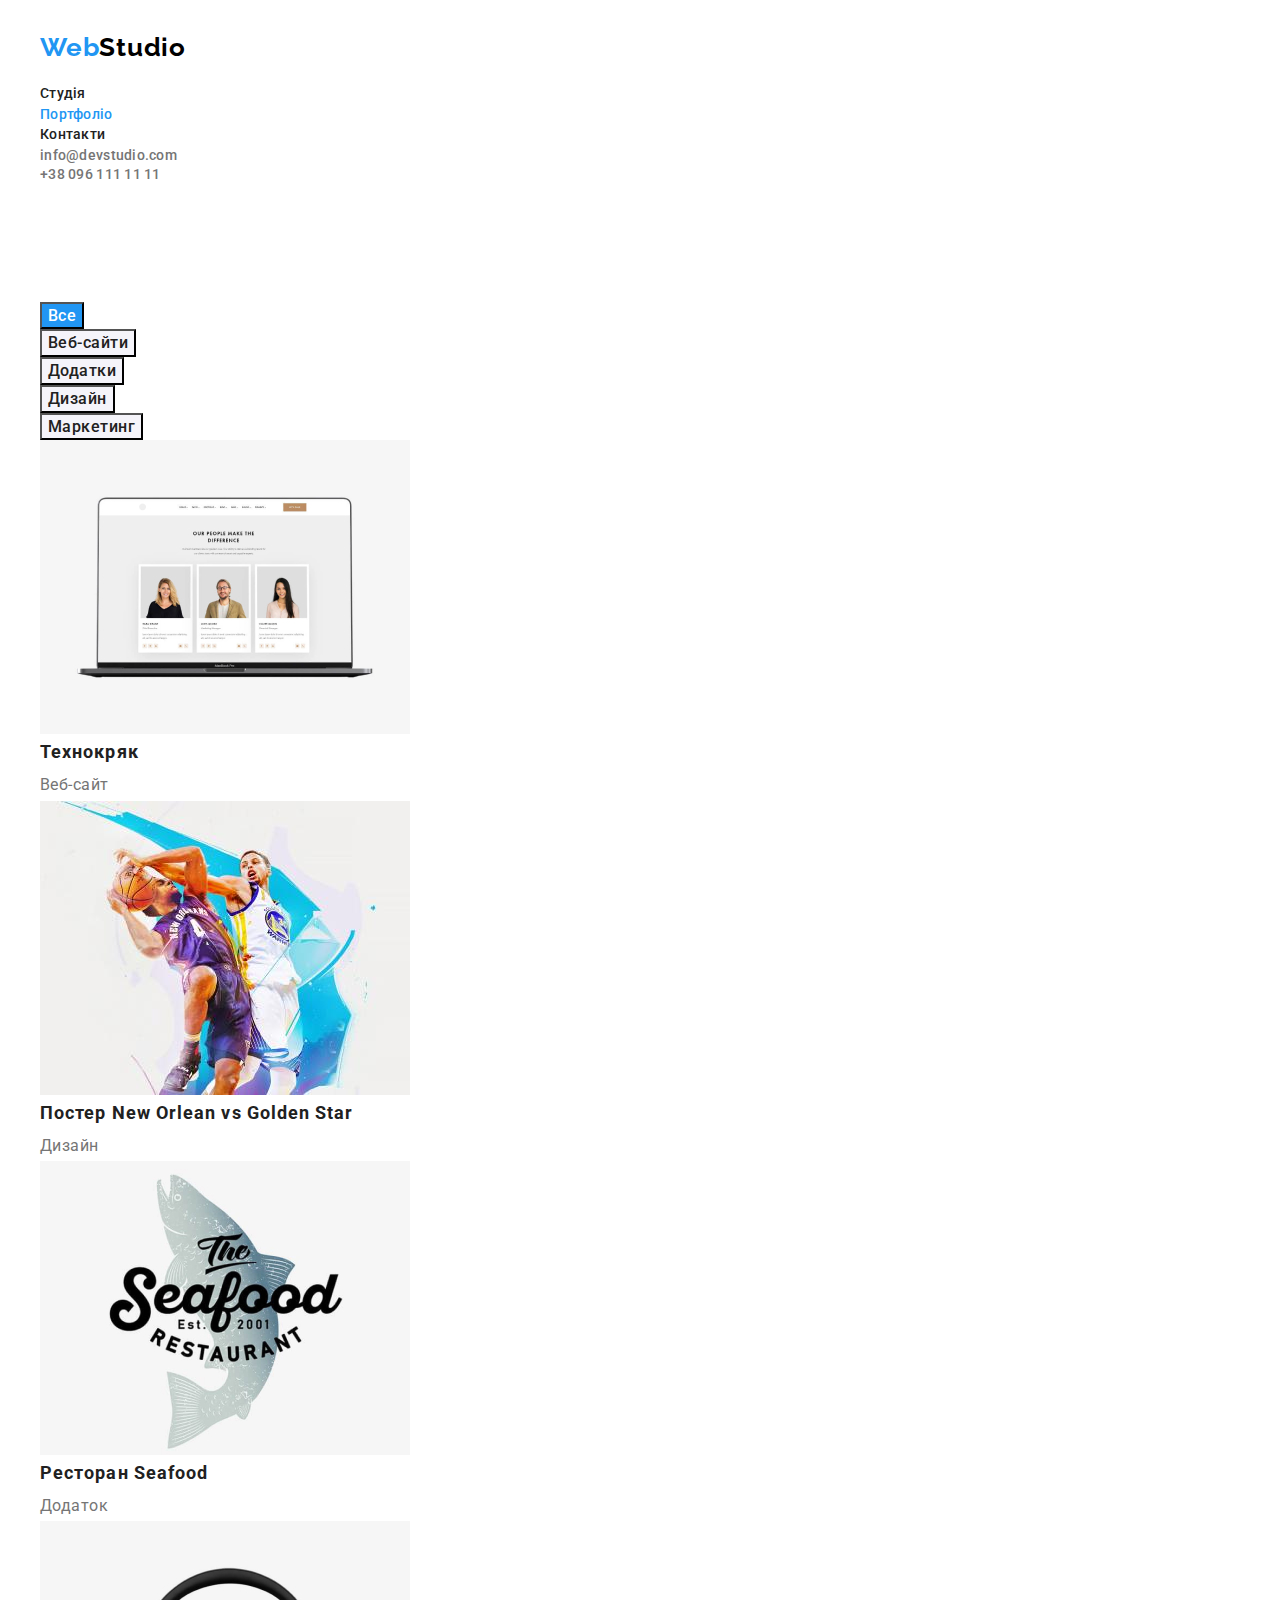
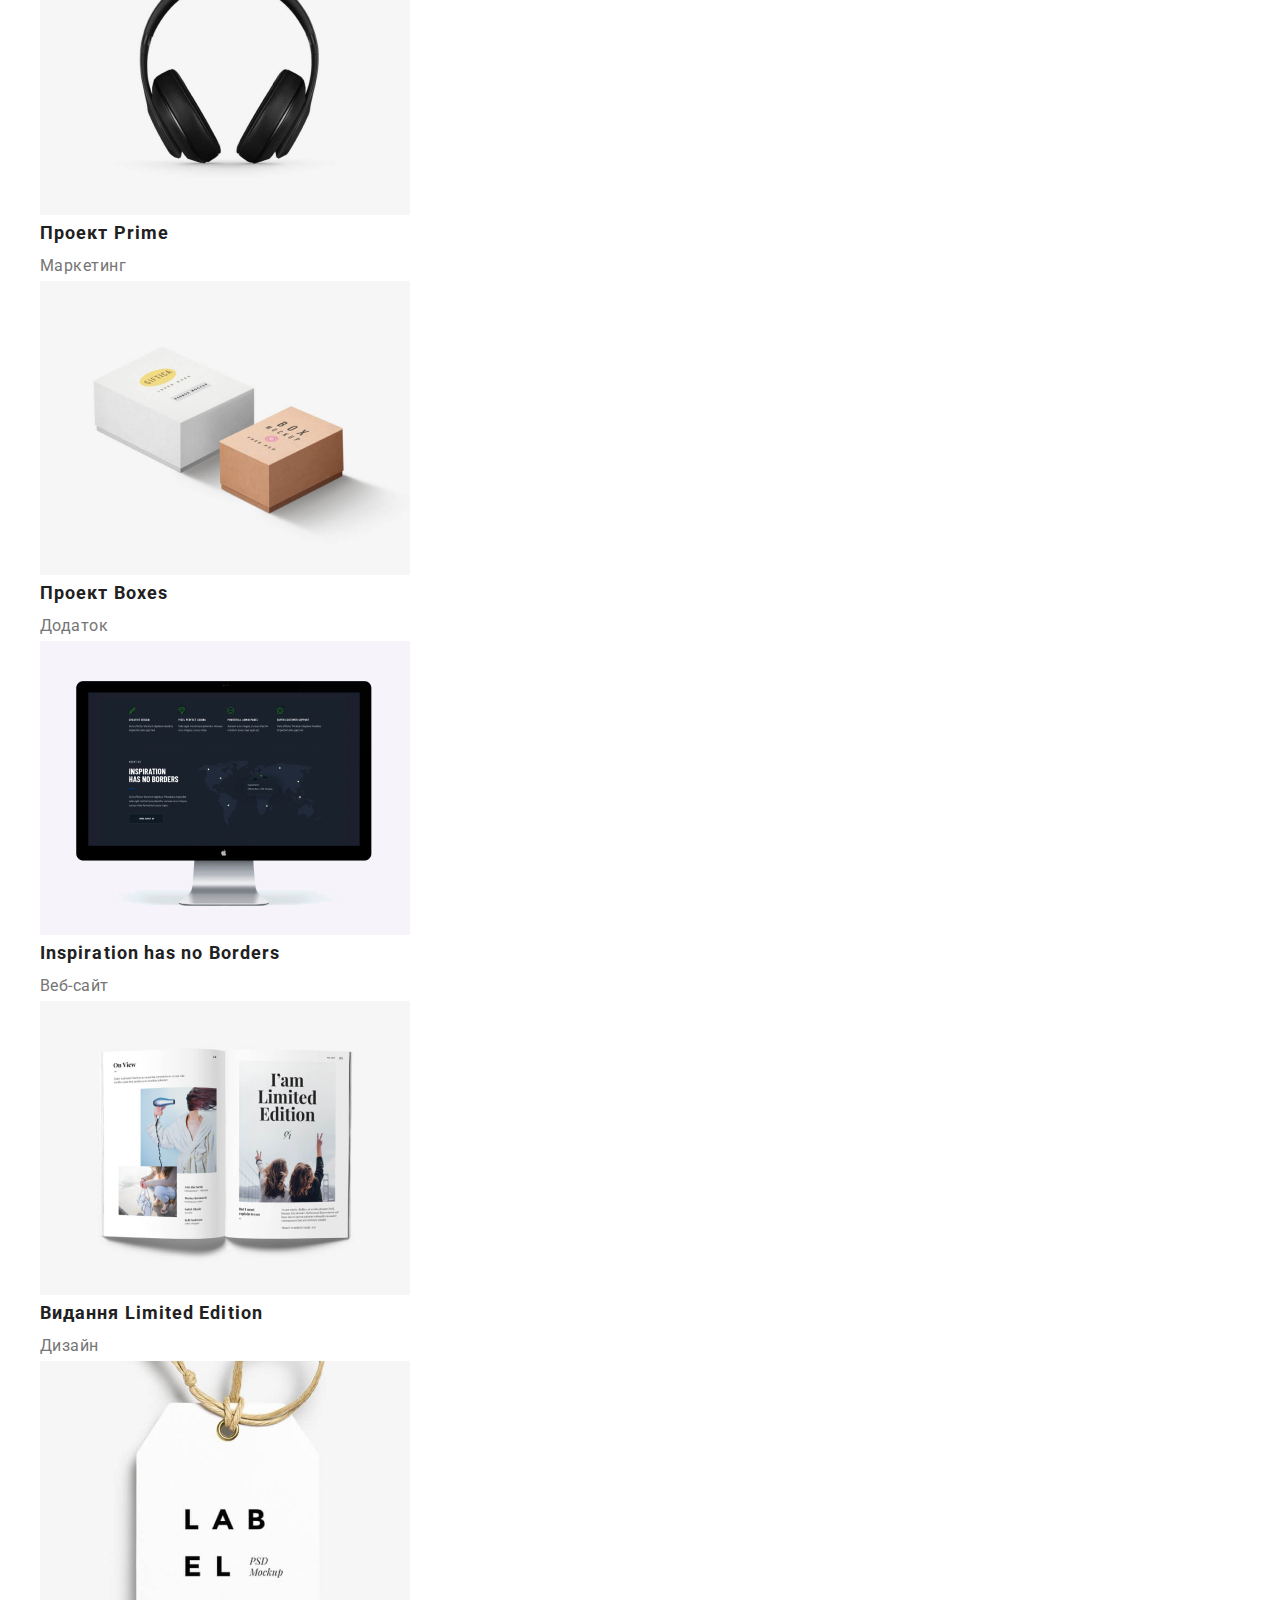
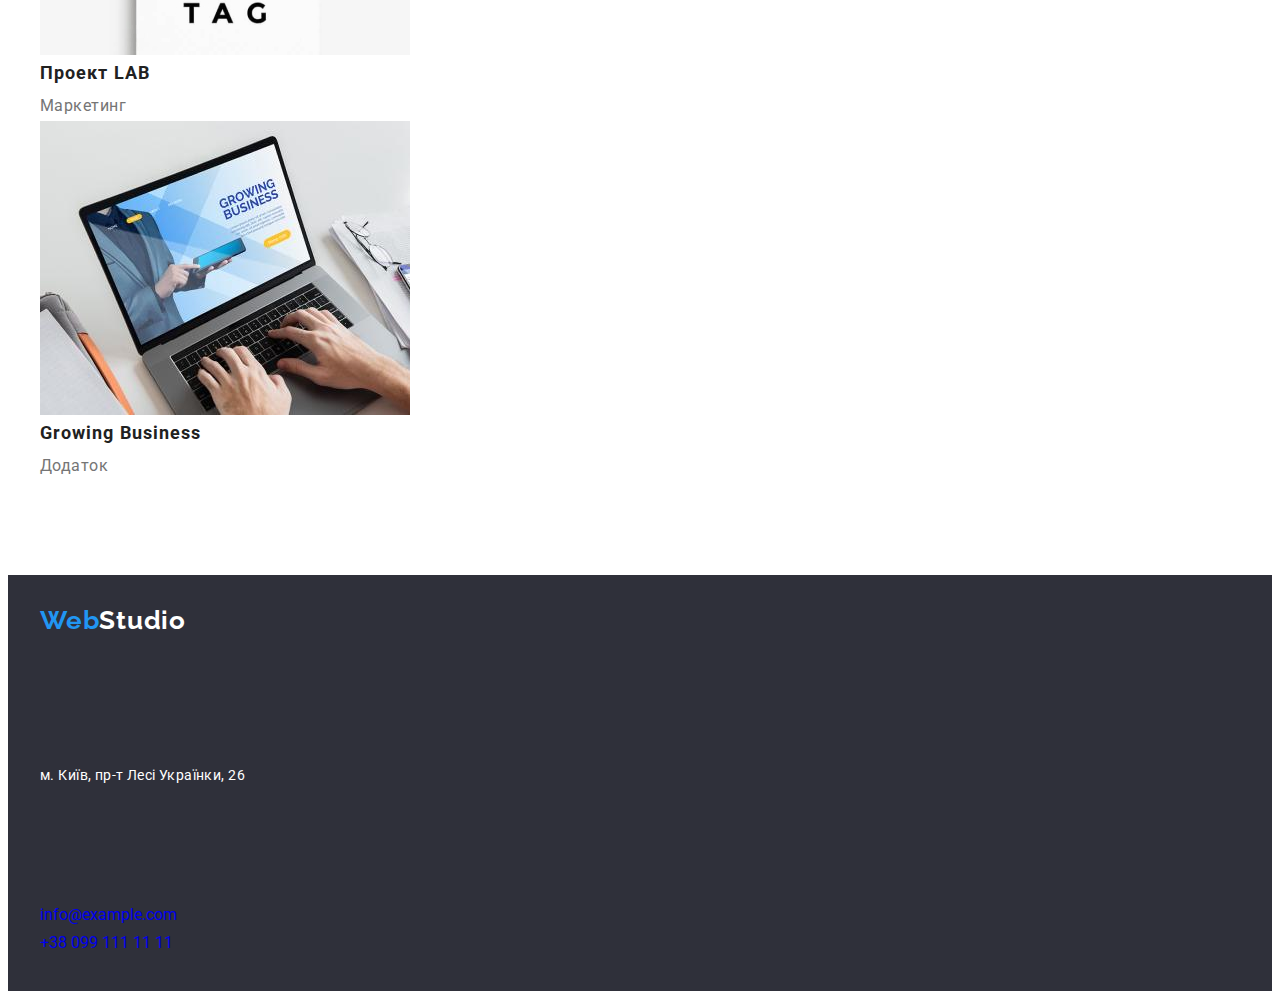
==== portfolio.html @ bf1bb82c "add margin and padding" ====
<!DOCTYPE html>
<html lang="uk">
  <head>
    <meta charset="UTF-8" />
    <meta http-equiv="X-UA-Compatible" content="IE=edge" />
    <meta name="viewport" content="width=device-width, initial-scale=1.0" />
    <link rel="preconnect" href="https://fonts.googleapis.com" />
    <link rel="preconnect" href="https://fonts.gstatic.com" crossorigin />
    <link
      href="https://fonts.googleapis.com/css2?family=Raleway:wght@700&family=Roboto:wght@400;500;700;900&display=swap"
      rel="stylesheet"
    />
    <link
      rel="stylesheet"
      href="https://cdnjs.cloudflare.com/ajax/libs/modern-normalize/1.1.0/modern-normalize.min.css"
      integrity="sha512-wpPYUAdjBVSE4KJnH1VR1HeZfpl1ub8YT/NKx4PuQ5NmX2tKuGu6U/JRp5y+Y8XG2tV+wKQpNHVUX03MfMFn9Q=="
      crossorigin="anonymous"
      referrerpolicy="no-referrer"
    />
    <link rel="stylesheet" href="./css/styles.css" />
    <title>Portfolio</title>
  </head>
  <body>
    <header class="header">
      <div class="container">
        <nav class="header-nav">
          <a href="./index.html" lang="en" class="logo link"
            >Web<span class="header-studio">Studio</span></a
          >
          <ul class="nav-list list">
            <li class="nav-item"><a class="nav-link link" href="./index.html">Студія</a></li>
            <li class="nav-item"><a class="nav-link current link" href="">Портфоліо</a></li>
            <li class="nav-item"><a class="nav-link link" href="">Контакти</a></li>
          </ul>
        </nav>

        <ul class="header-list list">
          <li class="header-item">
            <a class="header-contact link" href="mailto:info@devstudio.com">info@devstudio.com</a>
          </li>
          <li class="header-item">
            <a class="header-contact link" href="tel:+380961111111">+38 096 111 11 11</a>
          </li>
        </ul>
      </div>
    </header>

    <main>
      <section class="portfolio section">
        <div class="container">
          <h1 class="portfolio-title visually-hidden">Портфоліо</h1>
          <ul class="portfolio-nav list">
            <li class="portfolio-nav-item">
              <button type="button" class="portfolio-btn portfolio-btn-all">Все</button>
            </li>
            <li class="portfolio-nav-item">
              <button type="button" class="portfolio-btn">Веб-сайти</button>
            </li>
            <li class="portfolio-nav-item">
              <button type="button" class="portfolio-btn">Додатки</button>
            </li>
            <li class="portfolio-nav-item">
              <button type="button" class="portfolio-btn">Дизайн</button>
            </li>
            <li class="portfolio-nav-item">
              <button type="button" class="portfolio-btn">Маркетинг</button>
            </li>
          </ul>
          <ul class="portfolio-list list">
            <li class="portfolio-list-item">
              <a class="portfolio-link link" href=""
                ><img
                  class="portfolio-image"
                  src="./img/p1.jpg"
                  alt="Вебсайт Технокряк"
                  width="370"
                />
                <h2 class="portfolio-sub-title">Технокряк</h2>
                <p class="portfilolio-text">Веб-сайт</p>
              </a>
            </li>
            <li class="portfolio-list-item">
              <a class="portfolio-link link" href=""
                ><img class="portfolio-image" src="./img/p2.jpg" alt="Постер" width="370" />
                <h2 class="portfolio-sub-title">Постер New Orlean vs Golden Star</h2>
                <p class="portfilolio-text">Дизайн</p>
              </a>
            </li>
            <li class="portfolio-list-item">
              <a class="portfolio-link link" href=""
                ><img
                  class="portfolio-image"
                  src="./img/p3.jpg"
                  alt="Додаток ресторану"
                  width="370"
                />
                <h2 class="portfolio-sub-title">Ресторан Seafood</h2>
                <p class="portfilolio-text">Додаток</p>
              </a>
            </li>
            <li class="portfolio-list-item">
              <a class="portfolio-link link" href=""
                ><img
                  class="portfolio-image"
                  src="./img/p4.jpg"
                  alt="Марктинговий проект Prime"
                  width="370"
                />
                <h2 class="portfolio-sub-title">Проект Prime</h2>
                <p class="portfilolio-text">Маркетинг</p>
              </a>
            </li>
            <li class="portfolio-list-item">
              <a class="portfolio-link link" href=""
                ><img class="portfolio-image" src="./img/p5.jpg" alt="Додаток Boxes" width="370" />
                <h2 class="portfolio-sub-title">Проект Boxes</h2>
                <p class="portfilolio-text">Додаток</p>
              </a>
            </li>
            <li class="portfolio-list-item">
              <a class="portfolio-link link" href=""
                ><img
                  class="portfolio-image"
                  src="./img/p6.jpg"
                  alt="Вебсайт Inspiration"
                  width="370"
                />
                <h2 class="portfolio-sub-title">Inspiration has no Borders</h2>
                <p class="portfilolio-text">Веб-сайт</p>
              </a>
            </li>
            <li class="portfolio-list-item">
              <a class="portfolio-link link" href=""
                ><img
                  class="portfolio-image"
                  src="./img/p7.jpg"
                  alt="Дизайн Limited Edition"
                  width="370"
                />
                <h2 class="portfolio-sub-title">Видання Limited Edition</h2>
                <p class="portfilolio-text">Дизайн</p>
              </a>
            </li>
            <li class="portfolio-list-item">
              <a class="portfolio-link link" href=""
                ><img
                  class="portfolio-image"
                  src="./img/p8.jpg"
                  alt="Марктинговий проект LAB"
                  width="370"
                />
                <h2 class="portfolio-sub-title">Проект LAB</h2>
                <p class="portfilolio-text">Маркетинг</p>
              </a>
            </li>
            <li class="portfolio-list-item">
              <a class="portfolio-link link" href=""
                ><img
                  class="portfolio-image"
                  src="./img/p9.jpg"
                  alt="Додаток Growing Business"
                  width="370"
                />
                <h2 class="portfolio-sub-title">Growing Business</h2>
                <p class="portfilolio-text">Додаток</p>
              </a>
            </li>
          </ul>
        </div>
      </section>
    </main>

    <footer class="footer">
      <div class="container">
        <a class="logo link" href="./index.html">Web<span class="footer-studio">Studio</span></a>
        <address class="footer-address">
          <ul class="footel-list list">
            <li class="footer-item">
              <a
                class="footer-link link"
                href="https://www.google.com/maps/place/бульвар+Лесі+Українки,+26,+Київ,+02000/@50.427353,30.5411324,16z/"
                target="_blank"
                rel="nofollow noopener noreferrer"
                >м. Київ, пр-т Лесі Українки, 26</a
              >
            </li>
            <li class="footer-item">
              <a class="footer-contact link" href="mailto:info@example.com">info@example.com</a>
            </li>
            <li class="footer-item">
              <a class="footer-contact link" href="tel:+380991111111">+38 099 111 11 11</a>
            </li>
          </ul>
        </address>
      </div>
    </footer>
  </body>
</html>
---- css/styles.css ----
/* ------Змінні------- */

:root {
  --main-color: #212121;
  --secondary-color: #ffffff;
  --accent-color: #2196f3;
  --text-color: #757575;
  --secondary-background-color: #f5f4fa;
}

p,
h1,
h2,
h3,
h4,
h5,
h6 {
  margin: 0;
}

ul {
  margin: 0;
  padding-left: 0;
}

img {
  display: block;
}

body {
  font-family: 'Roboto', sans-serif;
  color: var(--main-color);
  background-color: var(--secondary-color);
}

.section {
  padding-top: 94px;
  padding-bottom: 94px;
}

.container {
  width: 1200px;
  margin: 0 auto;
  padding-left: 15px;
  padding-right: 15px;
}

.list {
  list-style: none;
}

.link {
  text-decoration: none;
}

.visually-hidden {
  position: absolute;
  width: 1px;
  height: 1px;
  margin: -1px;
  border: 0;
  padding: 0;
  white-space: nowrap;
  clip-path: inset(100%);
  clip: rect(0 0 0 0);
  overflow: hidden;
}

/* --------Header --------*/

.header {
  padding-top: 24px;
  padding-bottom: 25px;
}

.logo {
  font-family: 'Raleway';
  font-weight: 700;
  font-size: 26px;
  line-height: 1.19;
  letter-spacing: 0.03em;
  color: var(--accent-color);
}

.header-studio {
  color: #000000;
}

.nav-link {
  font-weight: 500;
  font-size: 14px;
  line-height: 1.4;
  letter-spacing: 0.02em;
  color: var(--main-color);
}

.header-contact {
  font-weight: 500;
  font-size: 14px;
  line-height: 1.14;
  letter-spacing: 0.02em;
  color: var(--text-color);
}

.nav-link:hover,
.nav-link:focus,
.header-contact:hover,
.header-contact:focus {
  color: var(--accent-color);
}

/* -------Hero-------- */

.hero {
  /* тимчасовий фон */
  background-color: #2f303a;
  padding-top: 200px;
  padding-bottom: 200px;
}

.hero-title {
  font-weight: 900;
  font-size: 44px;
  line-height: 1.36;
  letter-spacing: 0.06em;
  text-transform: uppercase;
  text-align: center;
  color: var(--secondary-color);
  margin-bottom: 30px;
}

.hero-btn {
  font-family: inherit;
  font-weight: 700;
  font-size: 16px;
  line-height: 1.87;
  color: var(--secondary-color);
  background-color: var(--accent-color);
  letter-spacing: 0.06em;
  cursor: pointer;
  text-align: center;
}

.hero-btn:hover,
.hero-btn:focus {
  background-color: #188ce8;
}

/* -------Benefits------- */

.benefits-subtitle {
  font-weight: 700;
  font-size: 14px;
  line-height: 1.14;
  letter-spacing: 0.03em;
  text-transform: uppercase;
  margin-bottom: 10px;
}

.benefits-text {
  font-size: 14px;
  line-height: 1.71;
  letter-spacing: 0.03em;
  color: var(--text-color);
}

/* -------Works------- */

.works-title {
  font-weight: 700;
  font-size: 36px;
  line-height: 1.16;
  letter-spacing: 0.03em;
  margin-bottom: 50px;
}

/* -------Team-------- */

.team {
  background-color: var(--secondary-background-color);
}

.team-item {
  background-color: var(--secondary-color);
}

.team-title {
  font-weight: 700;
  font-size: 36px;
  line-height: 1.16;
  letter-spacing: 0.03em;
  margin-bottom: 50px;
}

.team-container {
  padding-top: 30px;
  padding-bottom: 30px;
  text-align: center;
}

.team-subtitle {
  font-weight: 500;
  font-size: 16px;
  line-height: 1.18;
  letter-spacing: 0.03em;
  margin-bottom: 10px;
}

.team-text {
  font-size: 16px;
  line-height: 1.18;
  letter-spacing: 0.03em;
  color: var(--text-color);
}

/* ------Footer------*/

.footer {
  background-color: #2f303a;
  padding-top: 30px;
  padding-bottom: 30px;
}

.logo {
  display: block;
  margin-bottom: 20px;
}

.footer-studio {
  color: var(--secondary-color);
}

.footer-address {
  font-style: normal;
}

.footer-item {
  margin-bottom: 9px;
}

.footer-link {
  font-size: 14px;
  line-height: 17.1;
  letter-spacing: 0.03em;
  color: var(--secondary-color);
  display: block;
}

.footer-mail {
  display: block;
  margin-bottom: 9px;
}

.footer-tel,
.footer-mail {
  font-size: 14px;
  line-height: 1.17;
  letter-spacing: 0.03em;
  color: rgba(255, 255, 255, 0.6);
}

.footer-mail:hover,
.footer-mail:focus,
.footer-tel:hover,
.footer-tel:focus,
.footer-link:hover,
.footer-link:focus {
  color: var(--accent-color);
}

.current {
  color: var(--accent-color);
}

/* ------Portfolio------- */

.portfolio-btn {
  font-family: inherit;
  font-weight: 500;
  font-size: 16px;
  line-height: 1.36;
  letter-spacing: 0.03em;
  color: var(--main-color);
  background-color: var(--secondary-background-color);
  cursor: pointer;
}

.portfolio-btn-all {
  font-family: inherit;
  font-weight: 500;
  font-size: 16px;
  line-height: 1.36;
  letter-spacing: 0.03em;
  color: var(--secondary-color);
  background-color: var(--accent-color);
  cursor: pointer;
}

.portfolio-btn:hover,
.portfolio-btn:focus {
  color: var(--secondary-color);
  background-color: var(--accent-color);
}

.portfolio-sub-title {
  font-weight: 700;
  font-size: 18px;
  line-height: 2;
  color: var(--main-color);
  letter-spacing: 0.06em;
}

.portfilolio-text {
  font-size: 16px;
  line-height: 1.88;
  letter-spacing: 0.03em;
  color: var(--text-color);
}
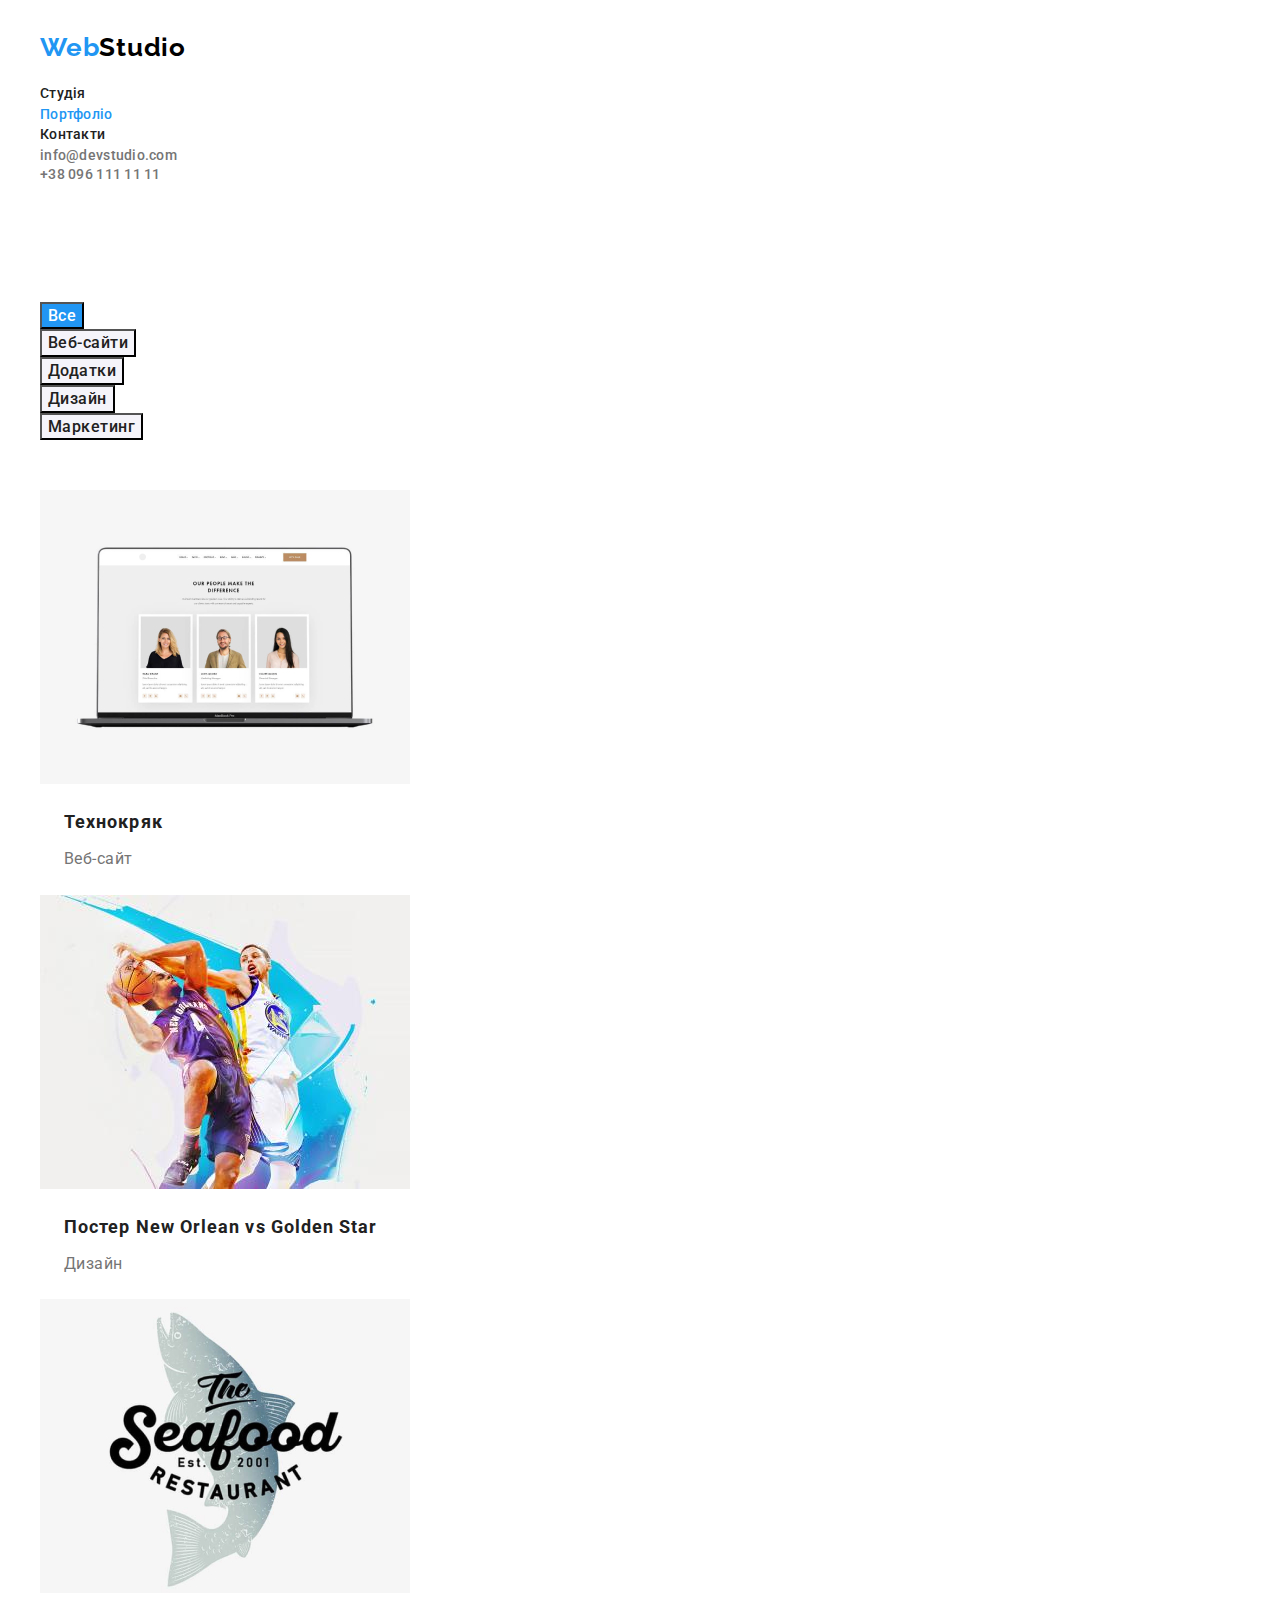
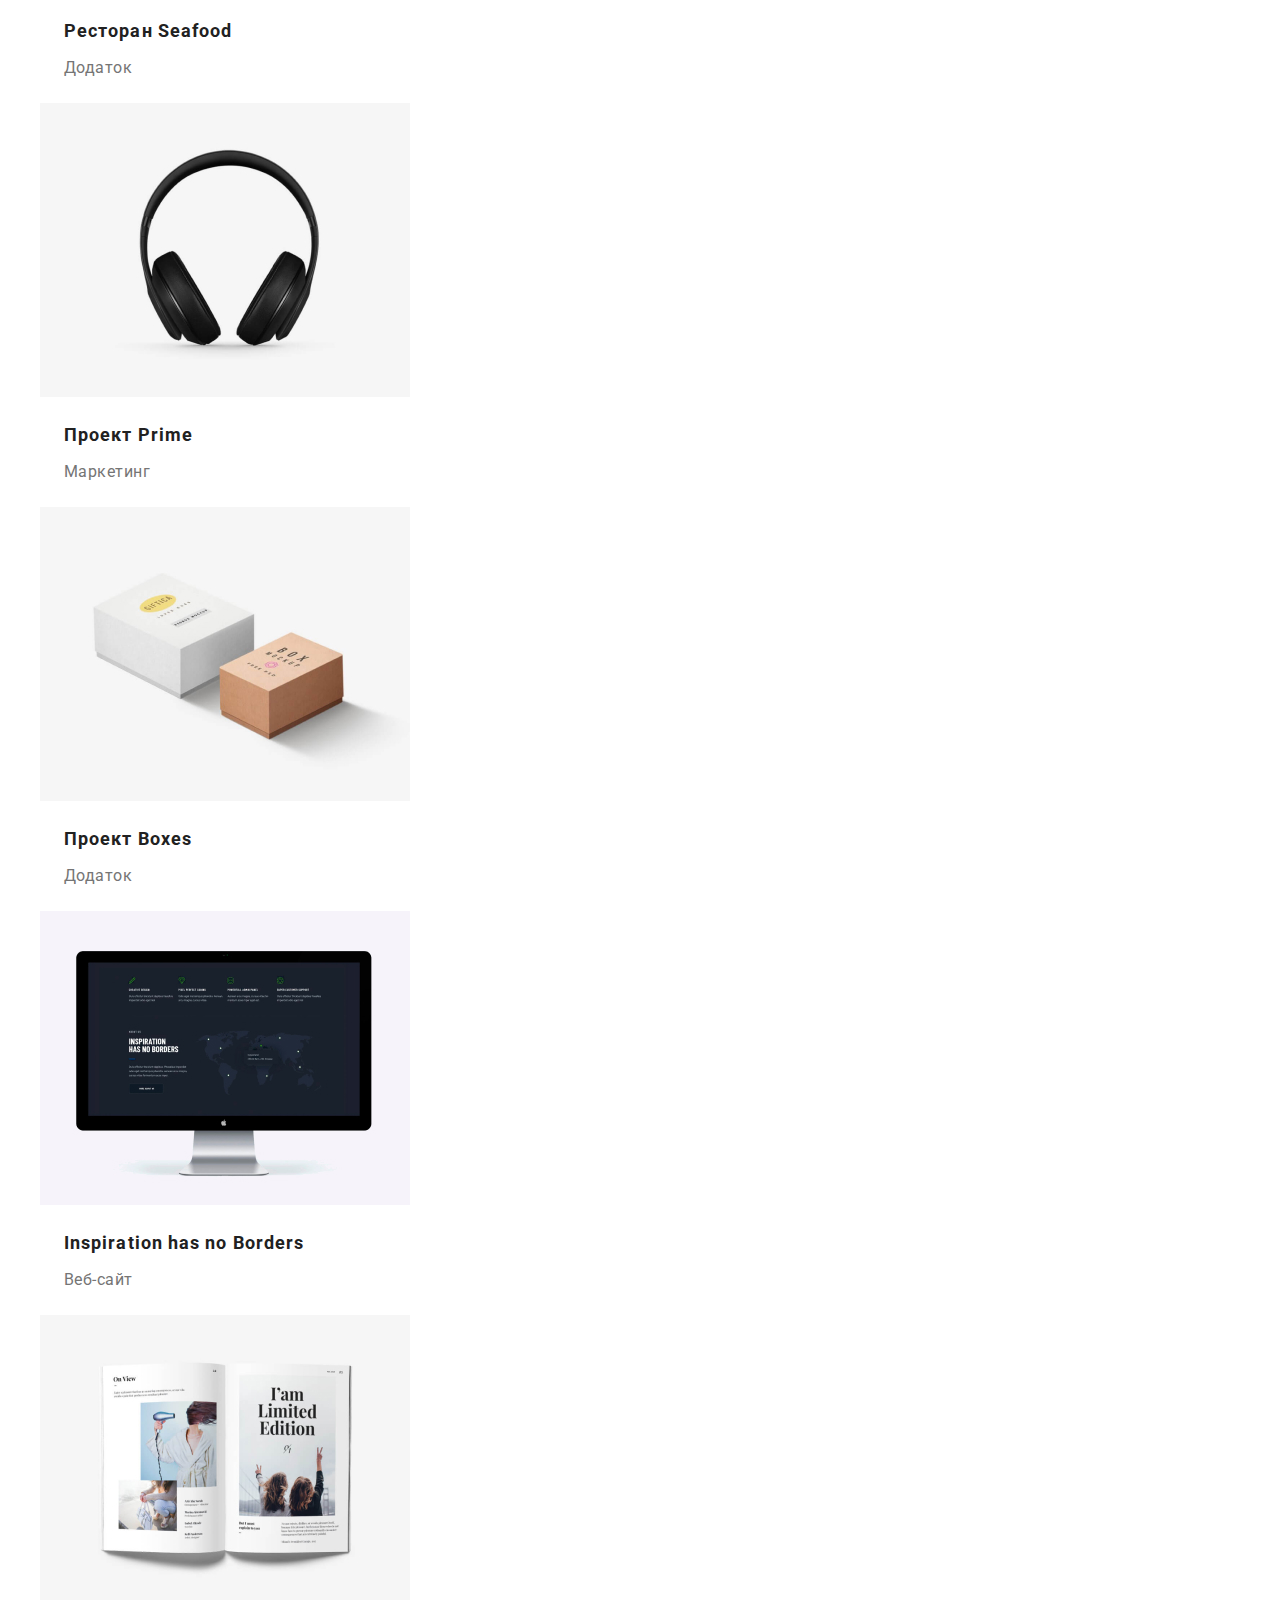
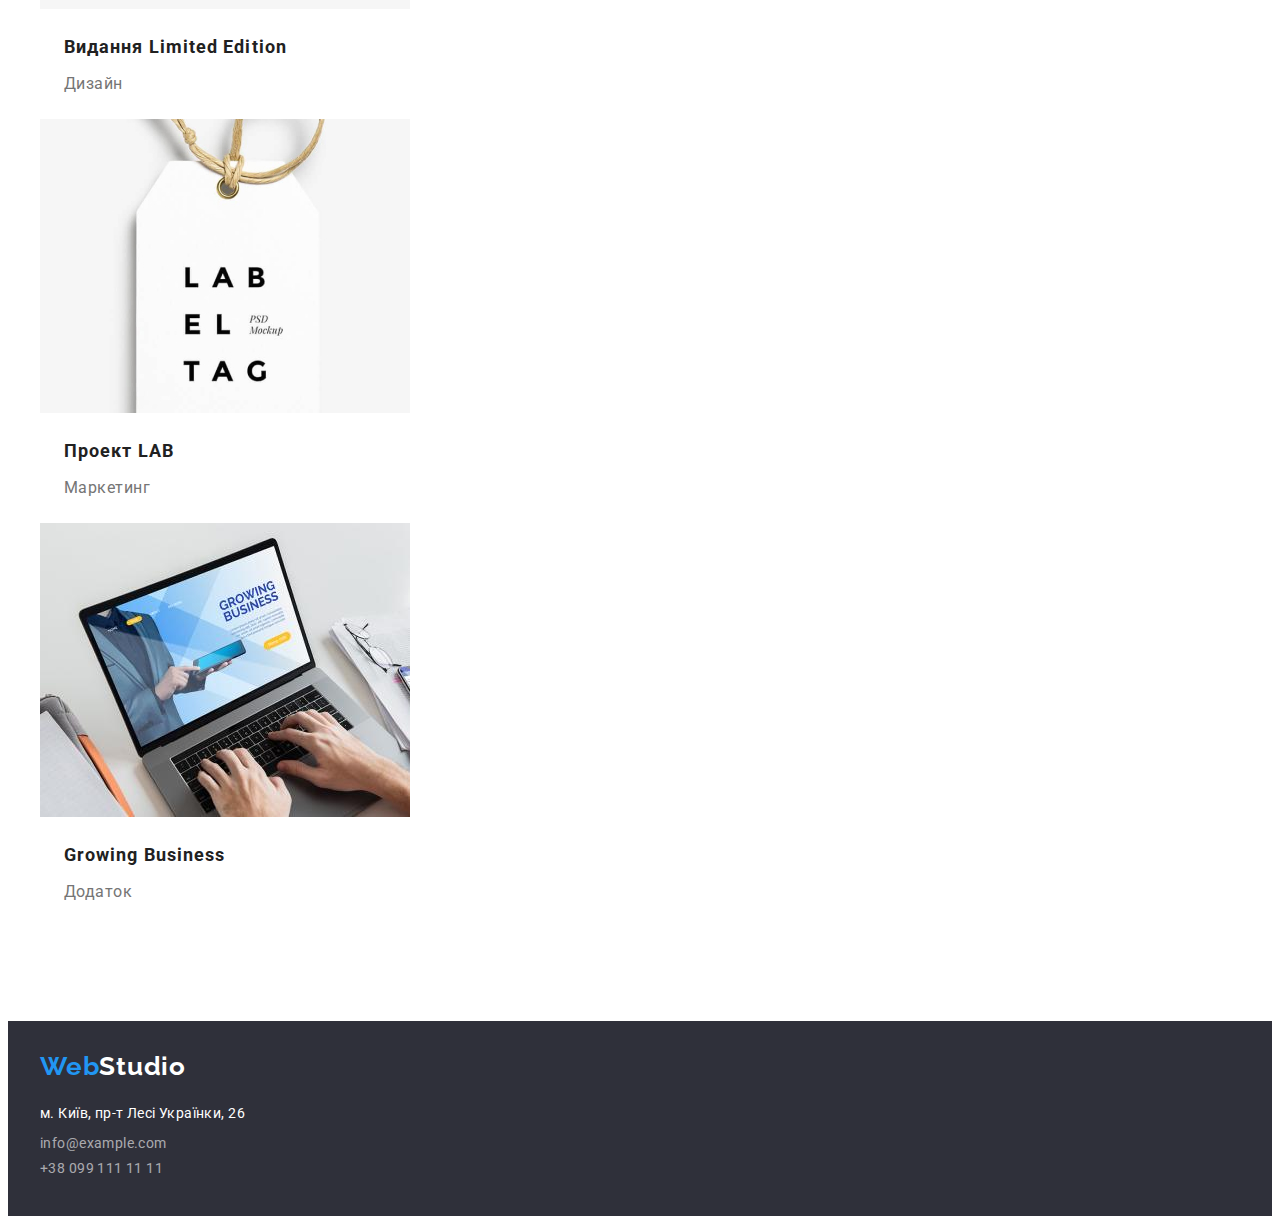
==== commit 28a7f6c9: "correct margine and padding" ====
--- a/portfolio.html
+++ b/portfolio.html
@@ -75,15 +75,19 @@
                   alt="Вебсайт Технокряк"
                   width="370"
                 />
-                <h2 class="portfolio-sub-title">Технокряк</h2>
-                <p class="portfilolio-text">Веб-сайт</p>
+                <div class="portfolio-container">
+                  <h2 class="portfolio-sub-title">Технокряк</h2>
+                  <p class="portfilolio-text">Веб-сайт</p>
+                </div>
               </a>
             </li>
             <li class="portfolio-list-item">
               <a class="portfolio-link link" href=""
                 ><img class="portfolio-image" src="./img/p2.jpg" alt="Постер" width="370" />
-                <h2 class="portfolio-sub-title">Постер New Orlean vs Golden Star</h2>
-                <p class="portfilolio-text">Дизайн</p>
+                <div class="portfolio-container">
+                  <h2 class="portfolio-sub-title">Постер New Orlean vs Golden Star</h2>
+                  <p class="portfilolio-text">Дизайн</p>
+                </div>
               </a>
             </li>
             <li class="portfolio-list-item">
@@ -94,8 +98,10 @@
                   alt="Додаток ресторану"
                   width="370"
                 />
-                <h2 class="portfolio-sub-title">Ресторан Seafood</h2>
-                <p class="portfilolio-text">Додаток</p>
+                <div class="portfolio-container">
+                  <h2 class="portfolio-sub-title">Ресторан Seafood</h2>
+                  <p class="portfilolio-text">Додаток</p>
+                </div>
               </a>
             </li>
             <li class="portfolio-list-item">
@@ -106,15 +112,19 @@
                   alt="Марктинговий проект Prime"
                   width="370"
                 />
-                <h2 class="portfolio-sub-title">Проект Prime</h2>
-                <p class="portfilolio-text">Маркетинг</p>
+                <div class="portfolio-container">
+                  <h2 class="portfolio-sub-title">Проект Prime</h2>
+                  <p class="portfilolio-text">Маркетинг</p>
+                </div>
               </a>
             </li>
             <li class="portfolio-list-item">
               <a class="portfolio-link link" href=""
                 ><img class="portfolio-image" src="./img/p5.jpg" alt="Додаток Boxes" width="370" />
-                <h2 class="portfolio-sub-title">Проект Boxes</h2>
-                <p class="portfilolio-text">Додаток</p>
+                <div class="portfolio-container">
+                  <h2 class="portfolio-sub-title">Проект Boxes</h2>
+                  <p class="portfilolio-text">Додаток</p>
+                </div>
               </a>
             </li>
             <li class="portfolio-list-item">
@@ -125,8 +135,10 @@
                   alt="Вебсайт Inspiration"
                   width="370"
                 />
-                <h2 class="portfolio-sub-title">Inspiration has no Borders</h2>
-                <p class="portfilolio-text">Веб-сайт</p>
+                <div class="portfolio-container">
+                  <h2 class="portfolio-sub-title">Inspiration has no Borders</h2>
+                  <p class="portfilolio-text">Веб-сайт</p>
+                </div>
               </a>
             </li>
             <li class="portfolio-list-item">
@@ -137,8 +149,10 @@
                   alt="Дизайн Limited Edition"
                   width="370"
                 />
-                <h2 class="portfolio-sub-title">Видання Limited Edition</h2>
-                <p class="portfilolio-text">Дизайн</p>
+                <div class="portfolio-container">
+                  <h2 class="portfolio-sub-title">Видання Limited Edition</h2>
+                  <p class="portfilolio-text">Дизайн</p>
+                </div>
               </a>
             </li>
             <li class="portfolio-list-item">
@@ -149,8 +163,10 @@
                   alt="Марктинговий проект LAB"
                   width="370"
                 />
-                <h2 class="portfolio-sub-title">Проект LAB</h2>
-                <p class="portfilolio-text">Маркетинг</p>
+                <div class="portfolio-container">
+                  <h2 class="portfolio-sub-title">Проект LAB</h2>
+                  <p class="portfilolio-text">Маркетинг</p>
+                </div>
               </a>
             </li>
             <li class="portfolio-list-item">
@@ -161,8 +177,10 @@
                   alt="Додаток Growing Business"
                   width="370"
                 />
-                <h2 class="portfolio-sub-title">Growing Business</h2>
-                <p class="portfilolio-text">Додаток</p>
+                <div class="portfolio-container">
+                  <h2 class="portfolio-sub-title">Growing Business</h2>
+                  <p class="portfilolio-text">Додаток</p>
+                </div>
               </a>
             </li>
           </ul>
@@ -185,10 +203,10 @@
               >
             </li>
             <li class="footer-item">
-              <a class="footer-contact link" href="mailto:info@example.com">info@example.com</a>
+              <a class="footer-mail link" href="mailto:info@example.com">info@example.com</a>
             </li>
             <li class="footer-item">
-              <a class="footer-contact link" href="tel:+380991111111">+38 099 111 11 11</a>
+              <a class="footer-tel link" href="tel:+380991111111">+38 099 111 11 11</a>
             </li>
           </ul>
         </address>
--- a/css/styles.css
+++ b/css/styles.css
@@ -240,15 +240,15 @@
 
 .footer-link {
   font-size: 14px;
-  line-height: 17.1;
+  line-height: 1.71;
   letter-spacing: 0.03em;
   color: var(--secondary-color);
   display: block;
 }
 
-.footer-mail {
+.footer-mail,
+.footer-tel {
   display: block;
-  margin-bottom: 9px;
 }
 
 .footer-tel,
@@ -302,12 +302,21 @@
   background-color: var(--accent-color);
 }
 
+.portfolio-list {
+  margin-top: 50px;
+}
+
+.portfolio-container {
+  padding: 20px 24px;
+}
+
 .portfolio-sub-title {
   font-weight: 700;
   font-size: 18px;
   line-height: 2;
   color: var(--main-color);
   letter-spacing: 0.06em;
+  margin-bottom: 4px;
 }
 
 .portfilolio-text {
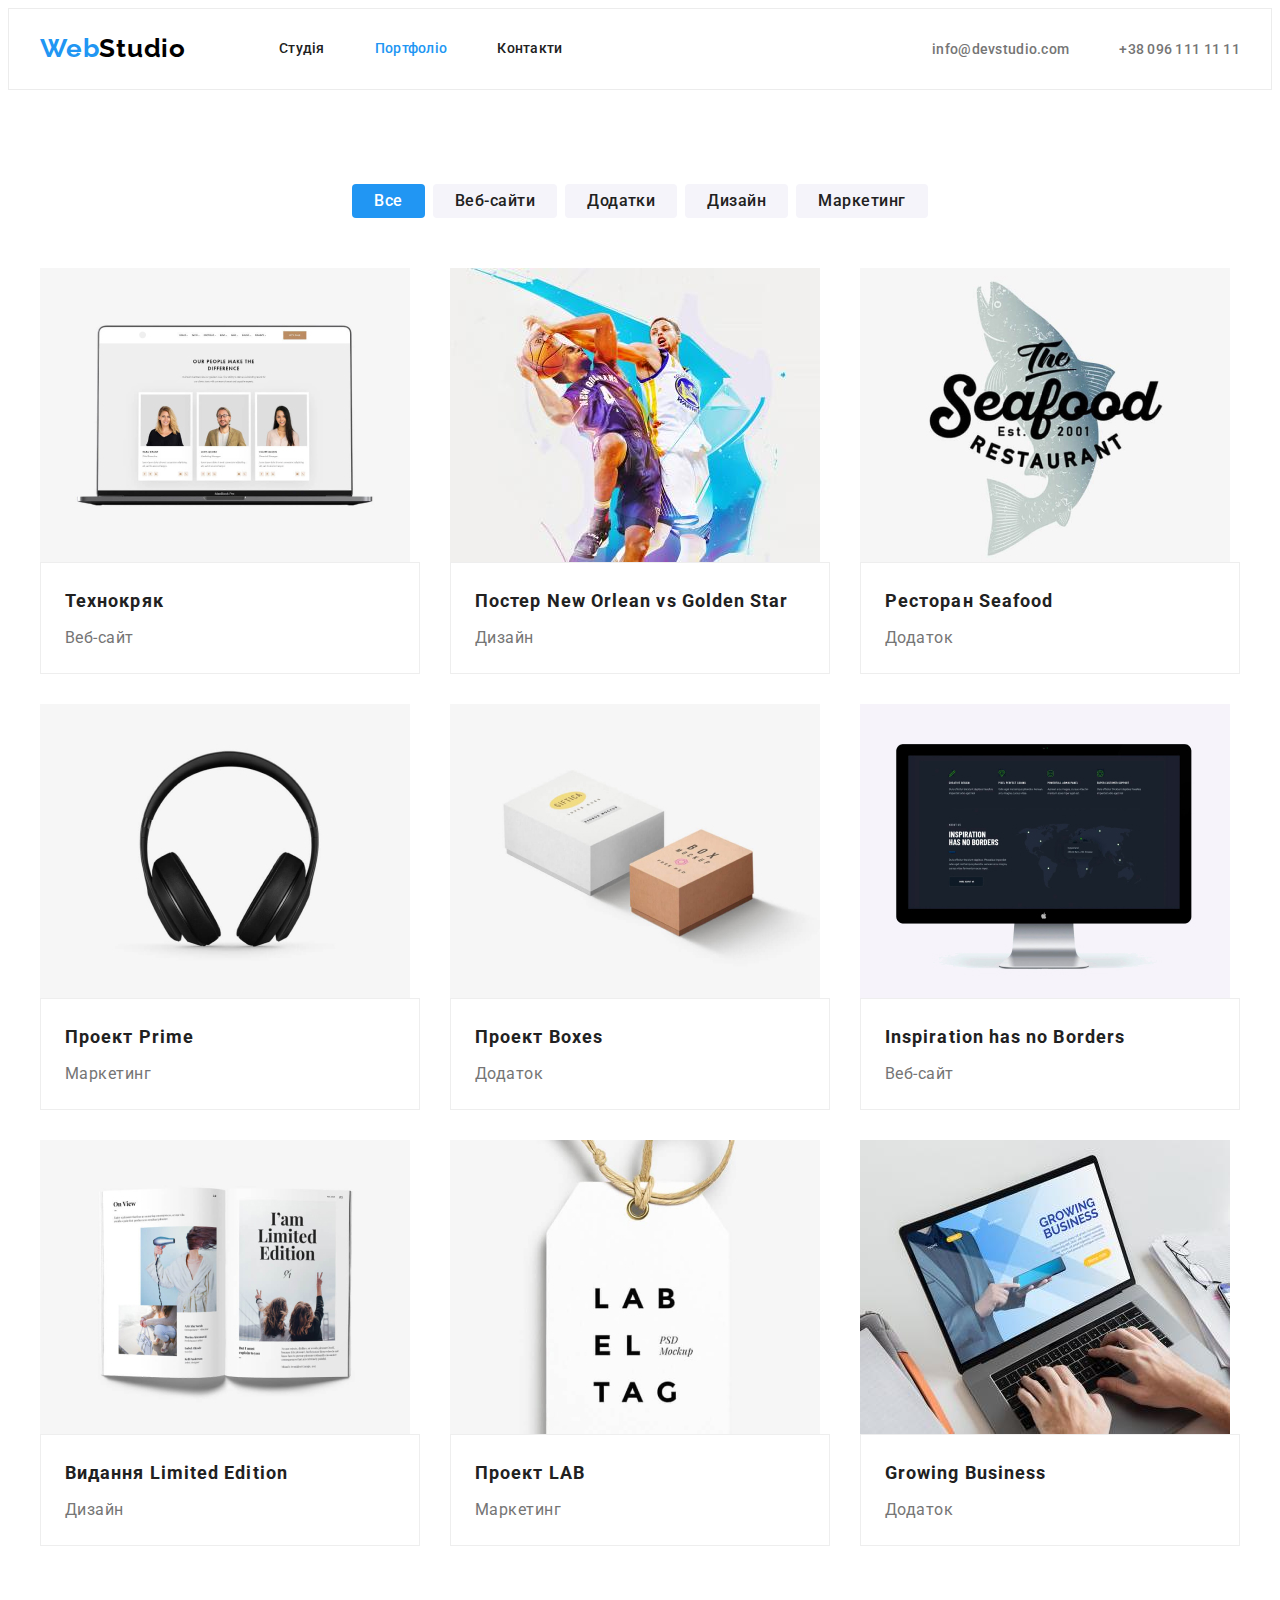
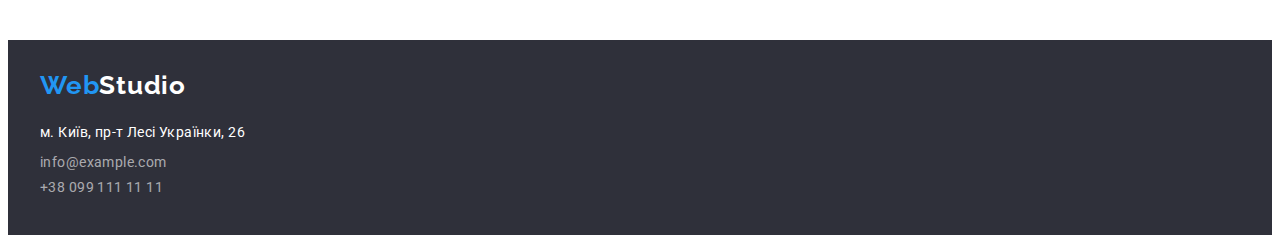
==== commit c22c0f2d: "add flex" ====
--- a/portfolio.html
+++ b/portfolio.html
@@ -23,10 +23,10 @@
   <body>
     <header class="header">
       <div class="container">
+        <a href="./index.html" lang="en" class="logo link"
+          >Web<span class="header-studio">Studio</span></a
+        >
         <nav class="header-nav">
-          <a href="./index.html" lang="en" class="logo link"
-            >Web<span class="header-studio">Studio</span></a
-          >
           <ul class="nav-list list">
             <li class="nav-item"><a class="nav-link link" href="./index.html">Студія</a></li>
             <li class="nav-item"><a class="nav-link current link" href="">Портфоліо</a></li>
@@ -190,7 +190,9 @@
 
     <footer class="footer">
       <div class="container">
-        <a class="logo link" href="./index.html">Web<span class="footer-studio">Studio</span></a>
+        <a class="logo footer-logo link" href="./index.html"
+          >Web<span class="footer-studio">Studio</span></a
+        >
         <address class="footer-address">
           <ul class="footel-list list">
             <li class="footer-item">
--- a/css/styles.css
+++ b/css/styles.css
@@ -71,6 +71,26 @@
 .header {
   padding-top: 24px;
   padding-bottom: 25px;
+  border: 1px solid #ececec;
+}
+
+.header .container {
+  display: flex;
+  align-items: center;
+}
+
+.nav-list {
+  display: flex;
+  margin-left: 93px;
+}
+
+.nav-item:not(:last-child) {
+  margin-right: 50px;
+}
+
+.header-list {
+  display: flex;
+  margin-left: auto;
 }
 
 .logo {
@@ -92,6 +112,8 @@
   line-height: 1.4;
   letter-spacing: 0.02em;
   color: var(--main-color);
+  padding-top: 32px;
+  padding-bottom: 32px;
 }
 
 .header-contact {
@@ -100,6 +122,12 @@
   line-height: 1.14;
   letter-spacing: 0.02em;
   color: var(--text-color);
+  padding-top: 32px;
+  padding-bottom: 32px;
+}
+
+.header-item + .header-item {
+  margin-left: 50px;
 }
 
 .nav-link:hover,
@@ -116,9 +144,11 @@
   background-color: #2f303a;
   padding-top: 200px;
   padding-bottom: 200px;
+  text-align: center;
 }
 
 .hero-title {
+  width: 696px;
   font-weight: 900;
   font-size: 44px;
   line-height: 1.36;
@@ -127,9 +157,12 @@
   text-align: center;
   color: var(--secondary-color);
   margin-bottom: 30px;
+  margin-right: auto;
+  margin-left: auto;
 }
 
 .hero-btn {
+  min-width: 200px;
   font-family: inherit;
   font-weight: 700;
   font-size: 16px;
@@ -138,7 +171,10 @@
   background-color: var(--accent-color);
   letter-spacing: 0.06em;
   cursor: pointer;
-  text-align: center;
+  padding: 10px 32px;
+  border: transparent;
+  box-shadow: 0px 4px 4px rgba(0, 0, 0, 0.15);
+  border-radius: 4px;
 }
 
 .hero-btn:hover,
@@ -148,6 +184,18 @@
 
 /* -------Benefits------- */
 
+.benefits {
+  padding-bottom: 0;
+}
+
+.benefits-list {
+  display: flex;
+}
+
+.benefits-item:not(:last-child) {
+  margin-right: 30px;
+}
+
 .benefits-subtitle {
   font-weight: 700;
   font-size: 14px;
@@ -172,6 +220,17 @@
   line-height: 1.16;
   letter-spacing: 0.03em;
   margin-bottom: 50px;
+  text-align: center;
+}
+
+.works-list {
+  display: flex;
+  margin-right: -30px;
+}
+
+.works-item {
+  width: calc((100% - 60px) / 3);
+  margin-right: 30px;
 }
 
 /* -------Team-------- */
@@ -180,8 +239,18 @@
   background-color: var(--secondary-background-color);
 }
 
+.team-list {
+  display: flex;
+  margin-right: -30px;
+}
+
 .team-item {
   background-color: var(--secondary-color);
+  width: calc((100% - 90px) / 4);
+  margin-right: 30px;
+  box-shadow: 0px 1px 3px rgba(0, 0, 0, 0.12), 0px 1px 1px rgba(0, 0, 0, 0.14),
+    0px 2px 1px rgba(0, 0, 0, 0.2);
+  border-radius: 0px 0px 4px 4px;
 }
 
 .team-title {
@@ -190,6 +259,7 @@
   line-height: 1.16;
   letter-spacing: 0.03em;
   margin-bottom: 50px;
+  text-align: center;
 }
 
 .team-container {
@@ -221,7 +291,7 @@
   padding-bottom: 30px;
 }
 
-.logo {
+.footer-logo {
   display: block;
   margin-bottom: 20px;
 }
@@ -274,6 +344,15 @@
 
 /* ------Portfolio------- */
 
+.portfolio-nav {
+  display: flex;
+  justify-content: center;
+}
+
+.portfolio-nav-item:not(:last-child) {
+  margin-right: 8px;
+}
+
 .portfolio-btn {
   font-family: inherit;
   font-weight: 500;
@@ -283,6 +362,9 @@
   color: var(--main-color);
   background-color: var(--secondary-background-color);
   cursor: pointer;
+  padding: 6px 22px;
+  border-radius: 4px;
+  border: transparent;
 }
 
 .portfolio-btn-all {
@@ -304,10 +386,21 @@
 
 .portfolio-list {
   margin-top: 50px;
+  display: flex;
+  flex-wrap: wrap;
+  margin-right: -30px;
+  margin-bottom: -30px;
+}
+
+.portfolio-list-item {
+  width: calc(100% / 3 - 30px);
+  margin-right: 30px;
+  margin-bottom: 30px;
 }
 
 .portfolio-container {
   padding: 20px 24px;
+  border: 1px solid #eeeeee;
 }
 
 .portfolio-sub-title {
